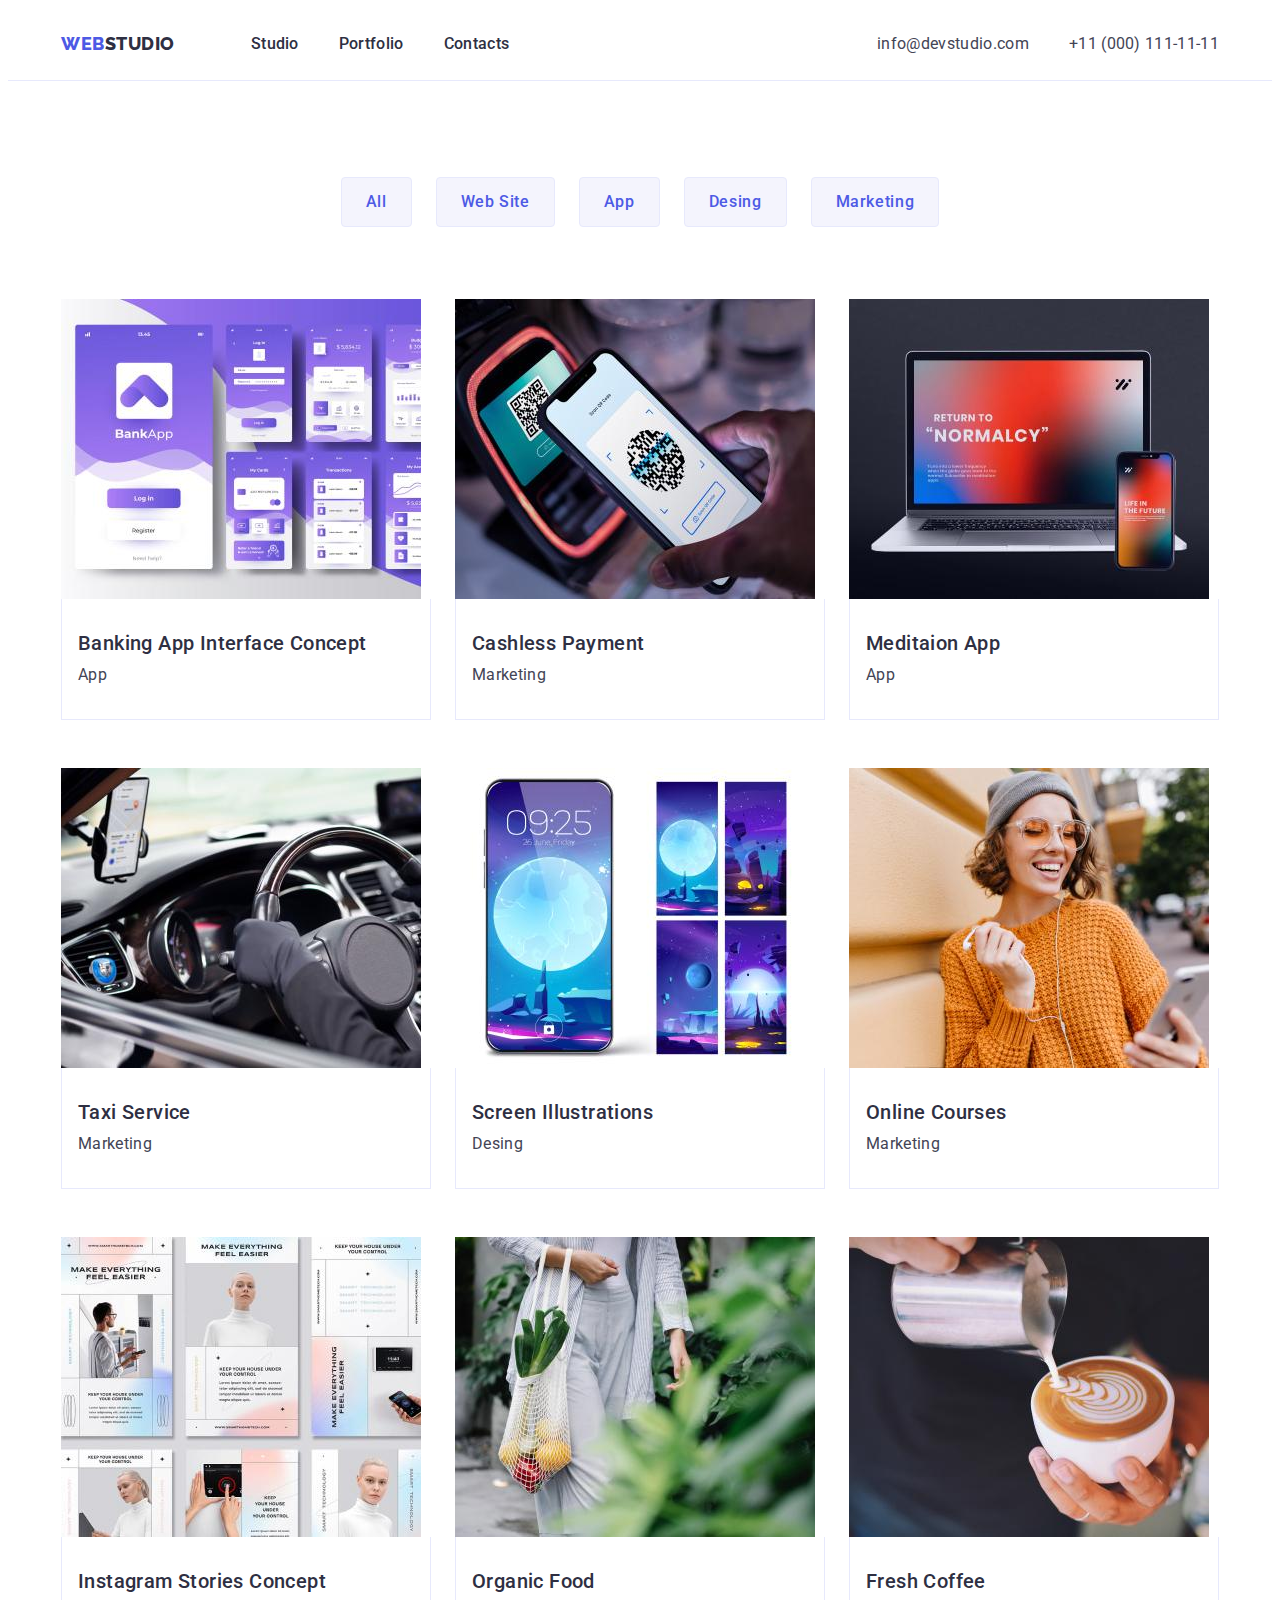
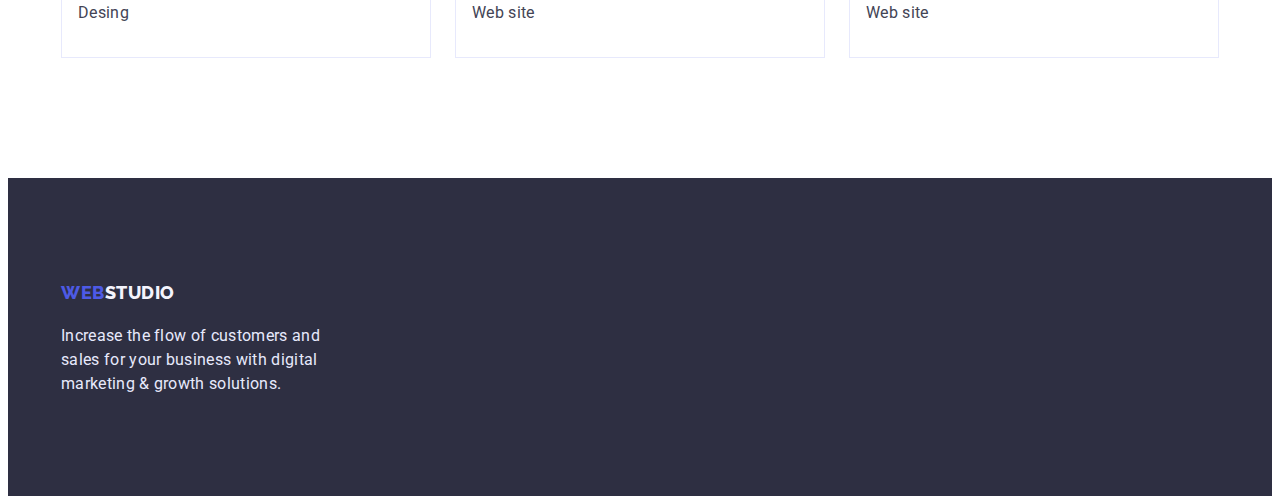
==== portfolio.html @ 5771c2c5 "Initial commit" ====
<!DOCTYPE html>
<html lang="en">
  <head>
    <meta charset="UTF-8" />
    <meta http-equiv="X-UA-Compatible" content="IE=edge" />
    <meta name="viewport" content="width=device-width, initial-scale=1.0" />
    <title>Portfolio</title>
    <link href="https://fonts.googleapis.com/css2?family=Raleway:wght@800&family=Roboto:wght@400;500;700;900&display=swap" 
    rel="stylesheet">
    <link rel="stylesheet" href="https://cdnjs.cloudflare.com/ajax/libs/modern-normalize/1.1.0/modern-normalize.min.css" 
    integrity="sha512-wpPYUAdjBVSE4KJnH1VR1HeZfpl1ub8YT/NKx4PuQ5NmX2tKuGu6U/JRp5y+Y8XG2tV+wKQpNHVUX03MfMFn9Q==" 
    crossorigin="anonymous" 
    referrerpolicy="no-referrer" 
    />
    <link rel="stylesheet" href="./css/styles.css">
  </head>
  <body>
    <header class="page-header">
      <div class="container header-container">
        <nav class="wrap-header">
          <a href="./index.html" class="logo-header link"><span class="accent">Web</span>Studio</a>
          <ul class="site-nav wrap-header dots">
            <li><a href="./index.html" class="nav-link link">Studio</a></li>
            <li><a href="./portfolio.html" class="nav-link link">Portfolio</a></li>
            <li><a href="" class="nav-link link">Contacts</a></li>
          </ul>
        </nav>
        <address class="address">
          <ul class="wrap-adress dots">
              <li><a href="mailto:info@devstudio.com" class="contact-link link">info@devstudio.com</a></li>
              <li><a href="tel:+110001111111" class="contact-link link">+11 (000) 111-11-11</a></li>
          </ul>
        </address>
      </div>
    </header>
    <main>
      <section class="portfolio">
        <h1 class="visually-hidden">Filters</h1>
        <div class="container">
          <ul class="list-filters dots">
              <li><button type="button" class="filters">All</button></li>
              <li><button type="button" class="filters">Web Site</button></li>
              <li><button type="button" class="filters">App</button></li>
              <li><button type="button" class="filters">Desing</button></li>
              <li><button type="button" class="filters">Marketing</button></li>
          </ul>
          <h2 class="visually-hidden">Projects</h2>
          <ul class="projects dots">
            <li class="project-card">
              <a>
                <img
                  src="./images/img(1).jpg"
                  alt="Banking App"
                  width="360"
                />
                <div class="project-content">
                  <h3 class="project-title">Banking App Interface Concept</h3>
                  <p class="project-type">App</p>
                </div>
                </a>
            </li>
            <li class="project-card">
              <a>
                <img
                  src="./images/img(2).jpg"
                  alt="Cashless Payment"
                  width="360"
                />
                <div class="project-content">
                  <h3 class="project-title">Cashless Payment</h3>
                  <p class="project-type">Marketing</p>
                </div>
              </a>
            </li>
            <li class="project-card">
              <a>
                <img
                  src="./images/img(3).jpg"
                  alt="Meditaion App"
                  width="360"
                />
                <div class="project-content">
                  <h3 class="project-title">Meditaion App</h3>
                  <p class="project-type">App</p>
                </div>
              </a>
            </li>
            <li class="project-card">
              <a>
                <img
                  src="./images/img(4).jpg"
                  alt="Taxi Service"
                  width="360"
                />
                <div class="project-content">
                  <h3 class="project-title">Taxi Service</h3>
                  <p class="project-type">Marketing</p>
                </div>
              </a>
            </li>
            <li class="project-card">
              <a>
                <img
                  src="./images/img(5).jpg"
                  alt="Screen Illustrations"
                  width="360"
                />
                <div class="project-content">
                  <h3 class="project-title">Screen Illustrations</h3>
                  <p class="project-type">Desing</p>
                </div>
              </a>
            </li>
            <li class="project-card">
              <a>
                <img
                  src="./images/img(6).jpg"
                  alt="Online Courses"
                  width="360"
                />
                <div class="project-content">
                  <h3 class="project-title">Online Courses</h3>
                  <p class="project-type">Marketing</p>
                </div>
              </a>
            </li>
            <li class="project-card">
              <a>
                <img
                  src="./images/img(7).jpg"
                  alt="Instagram Stories Concept"
                  width="360"
                />
                <div class="project-content">
                  <h3 class="project-title">Instagram Stories Concept</h3>
                  <p class="project-type">Desing</p>
                </div>
              </a>
            </li>
            <li class="project-card">
              <a>
                <img
                src="./images/img(8).jpg"
                alt="Organic Food"
                width="360"
              />
              <div class="project-content">
                <h3 class="project-title">Organic Food</h3>
                <p class="project-type">Web site</p>
              </div>
              </a>
            </li>
            <li class="project-card">
              <a>
                <img
                src="./images/img(9).jpg"
                alt="Fresh Coffee"
                width="360"
              />
              <div class="project-content">
                <h3 class="project-title">Fresh Coffee</h3>
                <p class="project-type">Web site</p>
              </div>
              </a>
            </li>
          </ul>
        </div>
      </section>
    </main>
    <footer class="page-footer">
      <div class="container">
        <a href="./index.html" class="logo-footer link"><span class="accent">Web</span>Studio</a>
        <p class="text-footer">
          Increase the flow of customers and sales for your business with digital marketing & growth solutions.
          </p>
      </div>
    </footer>
  </body>
</html>
---- css/styles.css ----
/* --------------WEBSTUDIO-----------*/
:root {
    --main-navy: #2E2F42;
    --text-slate: #434455;
    --main-white: #ffffff;
    --logo-iris: #4D5AE5;
    --active-ocean: #404BBF;
    --back-cloud: #F4F4FD;
    --cornflower: #E7E9FC;
    --outline-color: red;

  }
html {
    box-sizing: border-box;
}

  /* обнулили автоматичні маржин і падінг*/
p,
h1,
h2,
h3,
h4,
h5,
h6 {
    margin: 0;
}
ul {
    margin: 0;
    padding-left: 0;
  }
img {
    display: block;
    max-width: 100%;
    height: auto;
}
.dots {
    list-style: none; 
}
.link {
    text-decoration: none;
}
body {
    color: var(--main-navy);
    background-color: var(--main-white);
    font-family: 'Roboto', sans-serif;
    font-weight: 400;
}
.container {
    max-width: 1158px;
    padding: 0 15px;
    margin: 0 auto;
    /*outline: 2px solid var(--outline-color);*/
}
.page-header {
    border-bottom: 1px solid var(--cornflower);
    padding-top: 24px;
    padding-bottom: 24px;
    
}
.header-container {
    display: flex;
    justify-content: space-between;
    align-items: center;
}
.wrap-header {
    display: flex;
    justify-content: space-between;
    align-items: center;
}
.logo-header {
    color: var(--main-navy);
    font-family: 'Raleway', sans-serif;
    font-weight: 800;
    font-size: 18px;
    line-height: 1.33;
    letter-spacing: 0.03em;
    text-transform: uppercase;
    margin-right: 76px;
    
}
.accent {
    color: var(--logo-iris);
}
.site-nav {
    color: var(--main-navy);
    background-color: var(--main-white);
    gap: 40px;
    
}
.nav-link {
    font-weight: 500;
    font-size: 16px;
    line-height: 1.5;
    letter-spacing: 0.02em;
    color: var(--main-navy);
   
    
}
.nav-link:hover {
    color: var(--active-ocean);
}
.nav-link:focus {
    text-decoration: underline;
    color: var(--active-ocean);
}
.address {
    color: var(--text-slate);
    background-color: var(--main-white);
    font-style: normal;
    
}
.wrap-adress {
    display: flex;
   
    align-items: center;
    gap: 40px;
}
.contact-link {
    color: var(--text-slate);
    font-weight: 400;
    font-size: 16px;
    line-height: 1.5;
    letter-spacing: 0.02em;
    margin-right: auto;
}
.contact-link:hover {
    color: var(--active-ocean);
}
.contact-link:focus {
    color: var(--active-ocean);
}
.block {
    background-color: var(--main-navy);
    color: var(--main-white);
    text-align: center;
    padding-top: 188px;
    padding-bottom: 188px;
    
}

.block-title {
    max-width: 496px;
    height: 120px;
    font-weight: 700;
    font-size: 56px;
    line-height: 1.07;
    letter-spacing: 0.02em;
    margin: auto;
    text-align: center; 
    
}
.button {
    width: 169px;
    height: 56px;
    color: var(--main-white);
    background-color: var(--logo-iris);
    font-family: inherit;
    font-weight: 500;
    font-size: 16px;
    line-height: 1.5;
    border-radius: 4px;
    cursor: pointer;
    margin-top: 48px;
    padding: 16px 32px;
    border: none;
    
}
.button:hover {
    color: var(--main-white);
    background-color: var(--active-ocean);
}
.button:focus {
    color: var(--main-white);
    background-color: var(--active-ocean);
}


/*---Add visually-hidden--*/
.visually-hidden {
    position: absolute;
    width: 1px;
    height: 1px;
    margin: -1px;
    border: 0;
    padding: 0;
    
    white-space: nowrap;
    clip-path: inset(100%);
    clip: rect(0 0 0 0);
    overflow: hidden;
}
.block-specifics {
    padding-top: 120px;
    padding-bottom: 120px;

}
.wrap-specifics {
    display: flex;  
    gap: 24px;

}
.specifics-card {
    width: calc((100% - 72px)/4);
    padding: 0px;
  
}
.title-specifics {
    font-weight: 500;
    font-size: 20px;
    line-height: 1.2;
    letter-spacing: 0.02em;
    margin-bottom: 8px;
    
}
.text-specifics {
    font-size: 16px;
    line-height: 1.5;
    letter-spacing: 0.02em;
    color: var(--text-slate);
    
}
.photos {
    padding-top: 0;
}
.wrap-photos {
    display: flex;
    gap: 24px;
}
.item-photos {
    width: calc((100% - 48px)/3);

}
.title-section {
    font-weight: 700;
    font-size: 36px;
    line-height: 1.11;
    text-align: center;
    letter-spacing: 0.02em;
    text-transform: capitalize;
    margin-bottom: 72px;
}
.team {
    background-color: var(--back-cloud);
    padding-top: 120px;
    padding-bottom: 120px;

}
.wrap-team {
    display: flex;
    gap: 24px;
}
.team-card {
    color: var(--main-navy);
    background-color: var(--main-white);
    width: calc((100% - 72px)/4);
    box-shadow: 0px 1px 6px rgba(46, 47, 66, 0.08), 0px 1px 1px rgba(46, 47, 66, 0.16), 0px 2px 1px rgba(46, 47, 66, 0.08);
    border-radius: 0px 0px 4px 4px;
}
.card-content {
    padding: 32px 16px;
   
}
.title-team {
    font-weight: 500;
    font-size: 20px;
    line-height: 1.2;
    letter-spacing: 0.02em;
    margin-bottom: 8px;
    text-align: center;
}

.text-team {
    font-size: 16px;
    line-height: 1.5;
    letter-spacing: 0.02em;
    color: var(--text-slate);
    text-align: center;
}
.page-footer {
    background-color: var(--main-navy);
    color: var(--cornflower);
    padding-top: 100px;
    padding-bottom: 100px;
}

.logo-footer {
    color: var(--back-cloud);
    font-family: 'Raleway', sans-serif;
    font-weight: 800;
    font-size: 18px;
    line-height: 1.67;
    letter-spacing: 0.03em;
    text-transform: uppercase;
    margin-bottom: 16px;
}
.text-footer {
    font-size: 16px;
    line-height: 1.5;
    letter-spacing: 0.02em;
    margin-top: 16px;
    width: 264px;
}


/*--------------------PoRTFOLIO-----------------*/
.portfolio {
    padding-top: 96px;
    padding-bottom: 120px;
}
.list-filters {
    margin-bottom: 72px;
    display: flex;
    justify-content: center;
    gap: 24px;
}  
.filters {
    font-family: inherit;
    font-weight: 500;
    font-size: 16px;
    line-height: 1.5;
    text-align: center;
    letter-spacing: 0.04em;
    color: var(--logo-iris);
    background-color: var(--back-cloud);
    cursor: pointer;
    border: 1px solid var(--cornflower);
    border-radius: 4px;
    padding: 12px 24px;

}
.filters:hover {
    color: var(--main-white);
    background-color: var(--active-ocean);
    border-color: transparent;
    box-shadow: 0px 3px 1px rgba(0, 0, 0, 0.1), 0px 2px 1px rgba(0, 0, 0, 0.08), 0px 2px 2px rgba(0, 0, 0, 0.12);
}
.filters:focus {
    color: var(--main-white);
    background-color: var(--active-ocean);
    border-color: transparent;
    box-shadow: 0px 3px 1px rgba(0, 0, 0, 0.1), 0px 2px 1px rgba(0, 0, 0, 0.08), 0px 2px 2px rgba(0, 0, 0, 0.12);
}
.projects {
    color: var(--main-navy);
    display: flex;
    flex-wrap: wrap;
    column-gap: 24px;
    row-gap: 48px;
    

}
.project-card {
    width: calc((100% - 48px)/3);
    background: var(--main-white);

}
.project-content {
    padding: 32px 16px;
    border-left: 1px solid var(--cornflower);
    border-right: 1px solid var(--cornflower);
    border-bottom: 1px solid var(--cornflower);
    
}
.project-title {
    font-weight: 500;
    font-size: 20px;
    line-height: 1.2;
    letter-spacing: 0.02em;
    margin-bottom: 8px;
    
    
}
.project-type {
    font-size: 16px;
    line-height: 1.5;
    letter-spacing: 0.02em;
    color: var(--text-slate);
}
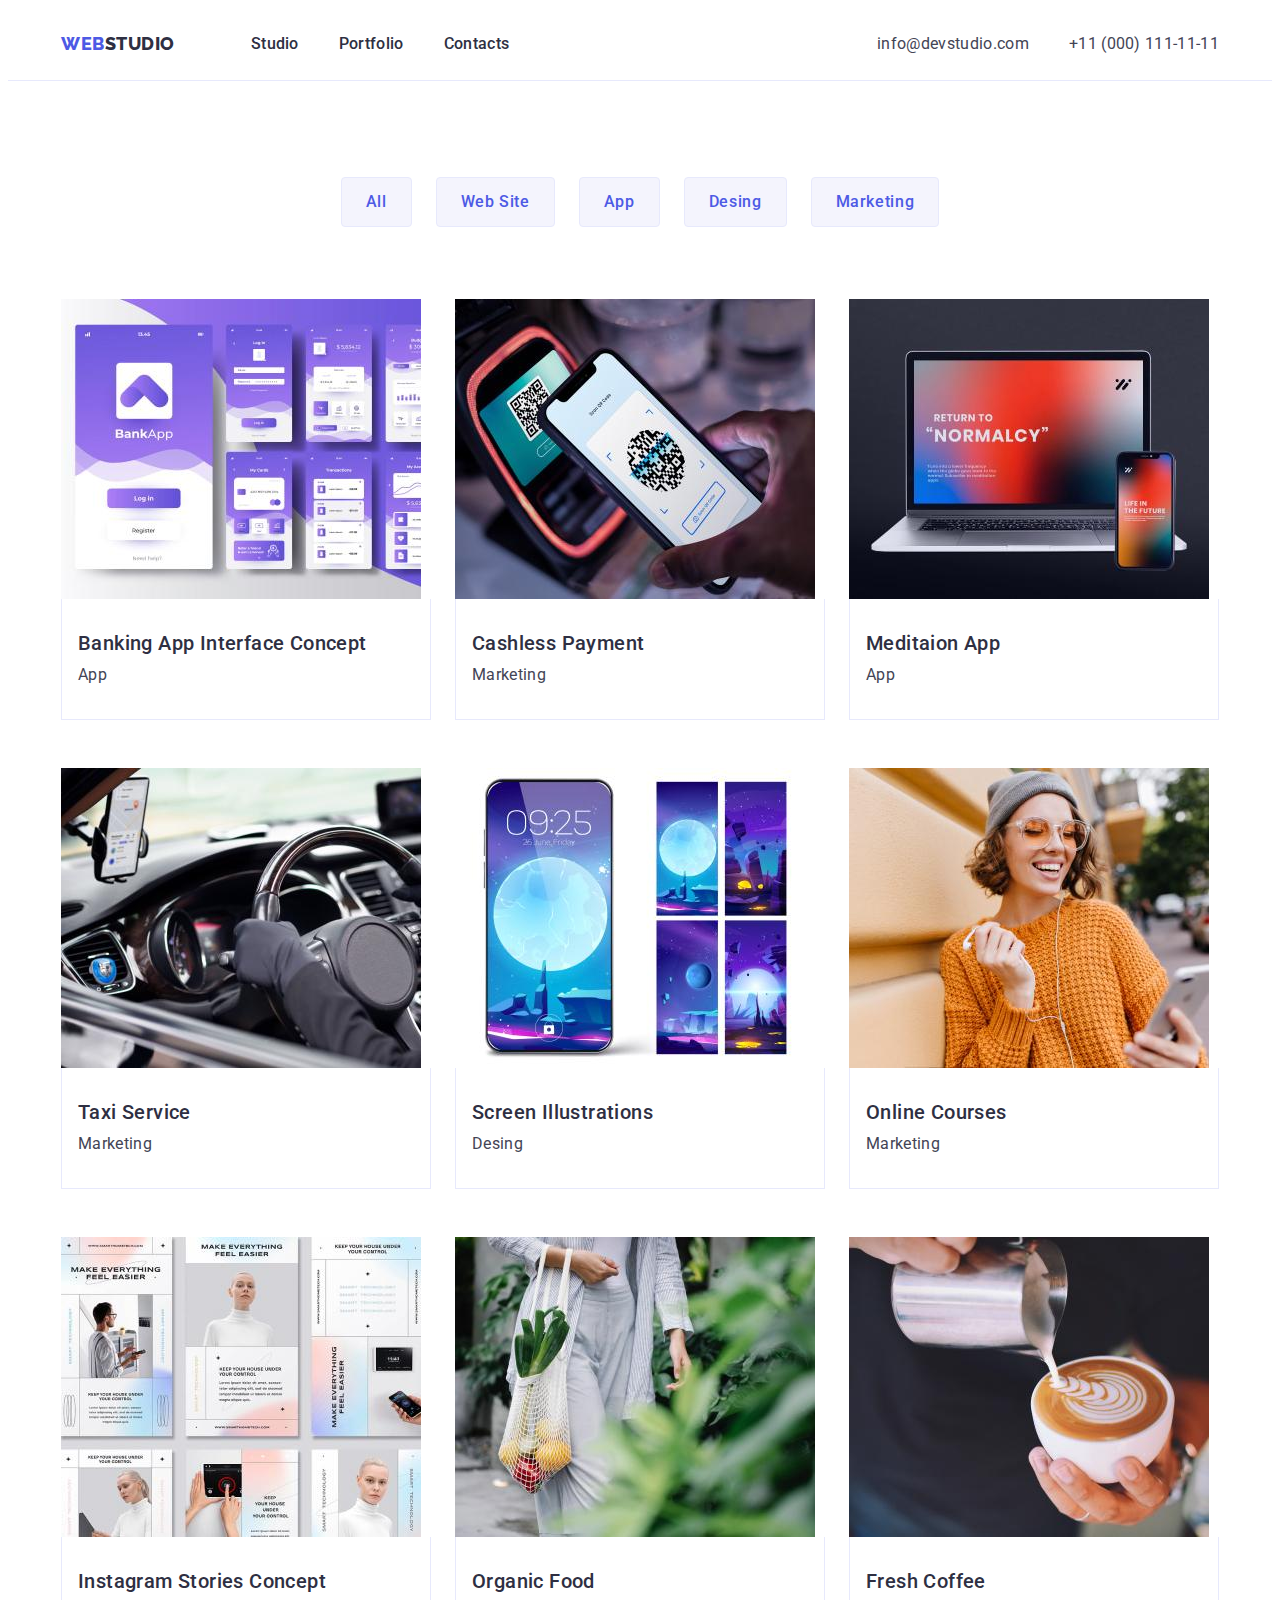
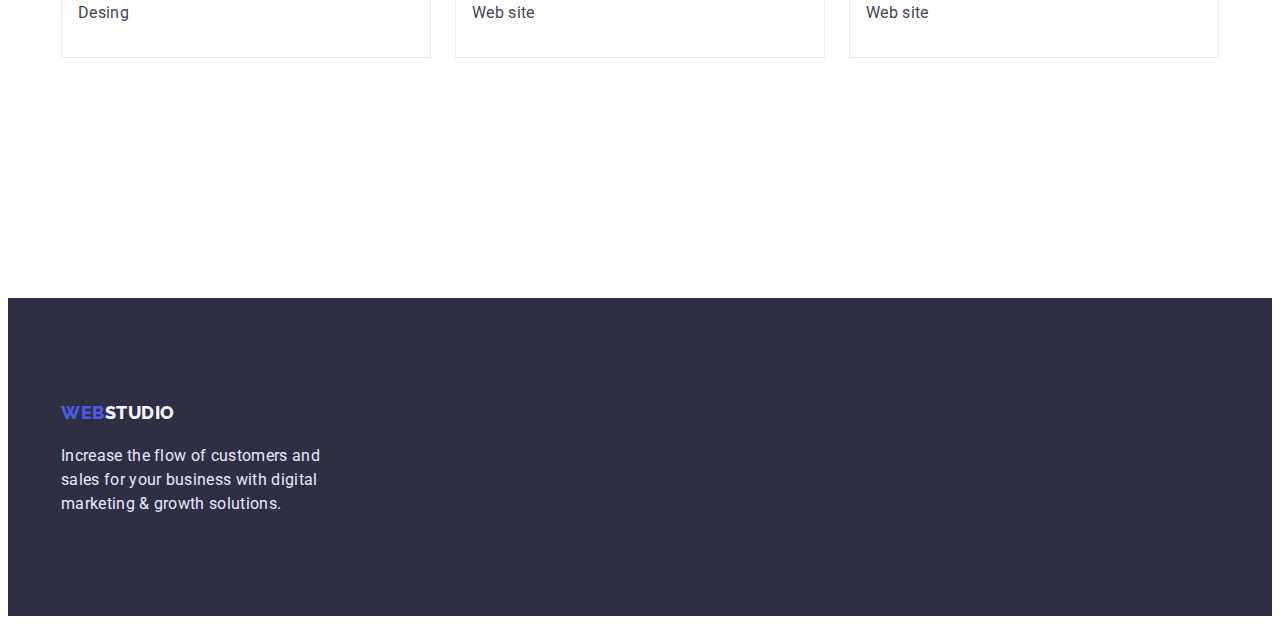
==== commit c3c864b6: "update web-studio" ====
--- a/portfolio.html
+++ b/portfolio.html
@@ -47,7 +47,7 @@
           <h2 class="visually-hidden">Projects</h2>
           <ul class="projects dots">
             <li class="project-card">
-              <a>
+              <a class="projects-card-link link">
                 <img
                   src="./images/img(1).jpg"
                   alt="Banking App"
--- a/css/styles.css
+++ b/css/styles.css
@@ -8,6 +8,9 @@
     --back-cloud: #F4F4FD;
     --cornflower: #E7E9FC;
     --outline-color: red;
+    --border-color: #8E8F99;
+    --active-icons: #31D0AA;
+    --hero-gradient: linear-gradient(rgba(46, 47, 66, 0.7), rgba(46, 47, 66, 0.7));
 
   }
 html {
@@ -39,6 +42,9 @@
 .link {
     text-decoration: none;
 }
+.list {
+    list-style: none;
+}
 body {
     color: var(--main-navy);
     background-color: var(--main-white);
@@ -131,11 +137,13 @@
 }
 .block {
     background-color: var(--main-navy);
+    background-image: var(--hero-gradient), url('../images/people-office.jpg');
     color: var(--main-white);
     text-align: center;
     padding-top: 188px;
     padding-bottom: 188px;
-    
+    background-position: 50% 50%;
+    max-width: 1440px;
 }
 
 .block-title {
@@ -189,6 +197,7 @@
     clip: rect(0 0 0 0);
     overflow: hidden;
 }
+/*----------Section 1-------------*/
 .block-specifics {
     padding-top: 120px;
     padding-bottom: 120px;
@@ -219,6 +228,20 @@
     color: var(--text-slate);
     
 }
+.specifics-link {
+    width: 100%;
+    height: 112px;
+    border-radius: 5px;
+    display: flex;
+    align-items: center;
+    justify-content: center;
+    background-color: var(--back-cloud);
+    color: var(--main-navy);
+}
+.specifics-icon {
+    fill: currentColor;
+}
+/*----------Section 2-------------*/
 .photos {
     padding-top: 0;
 }
@@ -239,6 +262,7 @@
     text-transform: capitalize;
     margin-bottom: 72px;
 }
+/*----------Section3-------------*/
 .team {
     background-color: var(--back-cloud);
     padding-top: 120px;
@@ -275,14 +299,89 @@
     letter-spacing: 0.02em;
     color: var(--text-slate);
     text-align: center;
-}
+    margin-bottom: 8px;
+    
+}
+/*-----------------------SVG Icons------------*/
+.team-soc-list {
+   
+    display: flex;
+    justify-content: center;
+    align-items: center;
+    gap: 24px;
+    
+}
+.team-soc-item {
+    height: 40px;
+    width: 40px;
+}
+.team-soc-link {
+    background: var(--logo-iris);
+    color: var(--cornflower);
+    width: 100%;
+    height: 100%;
+    border-radius: 50%;
+    display: flex;
+    justify-content: center;
+    align-items: center;
+    
+}
+.team-soc-icon {
+    fill: currentColor;
+}
+.team-soc-link:is(:hover, :focus) {
+    background: var(--active-ocean);
+    color: var(--cornflower);
+}
+/*------------Section 4 Customers---------*/
+
+.customers {
+    padding-top: 120px;
+    padding-bottom: 120px;
+}
+.customers-list {
+    display: flex;
+    justify-content: space-between;
+    gap: 24px;
+}
+.customers-item {
+    width: calc((100% - 120px)/6);
+    height: 88px;
+}
+.customers-link {
+    padding: 16px 32px;
+    display: flex;
+    color: var(--border-color);
+    width: 100%;
+    height: 100%;
+    border: 1px solid var(--border-color);
+    border-radius: 5px;
+}
+.customers-icon {
+    fill: currentColor;
+}
+
+.customers-link:is(:hover, :focus) {
+    border-color: var(--active-ocean);
+    color: var(--active-ocean);
+}
+
+
+/*----------Footer-------------*/
 .page-footer {
     background-color: var(--main-navy);
     color: var(--cornflower);
     padding-top: 100px;
     padding-bottom: 100px;
-}
-
+    margin-top: 120px;
+}
+.footer-container {
+    display: flex;
+    gap: 120px;
+}
+.footer-logo {
+    display: wrap;
+}
 .logo-footer {
     color: var(--back-cloud);
     font-family: 'Raleway', sans-serif;
@@ -300,6 +399,44 @@
     margin-top: 16px;
     width: 264px;
 }
+.footer-soc-contacts {
+    display: wrap;
+}
+.footer-soc-header {
+    color: var(--main-white);
+    margin-bottom: 16px;
+}
+.footer-soc-list {
+    display: flex;
+    justify-content: center;
+    align-items: center;
+    gap: 16px;
+    width: 208px;
+    height: 40px;
+}
+.footer-soc-item {
+    width: 40px;
+    height: 40px;
+
+}
+.footer-soc-link {
+    background: rgba(255, 255, 255, 0.1);
+    color: var(--back-cloud);
+    width: 100%;
+    height: 100%;
+    border-radius: 50%;
+    display: flex;
+    justify-content: center;
+    align-items: center;
+
+}
+.footer-soc-icon {
+    fill: currentColor;
+}
+.footer-soc-link:is(:hover, :focus) {
+    background: var(--active-icons);
+    color: var(--back-cloud);
+}
 
 
 /*--------------------PoRTFOLIO-----------------*/
@@ -346,8 +483,12 @@
     flex-wrap: wrap;
     column-gap: 24px;
     row-gap: 48px;
-    
-
+}   
+.projects-card-link {
+    display: block;
+}
+.project-content:is:(:hover, :focus) {
+    box-shadow: 0px 1px 6px rgba(46, 47, 66, 0.08), 0px 1px 1px rgba(46, 47, 66, 0.16), 0px 2px 1px rgba(46, 47, 66, 0.08);
 }
 .project-card {
     width: calc((100% - 48px)/3);
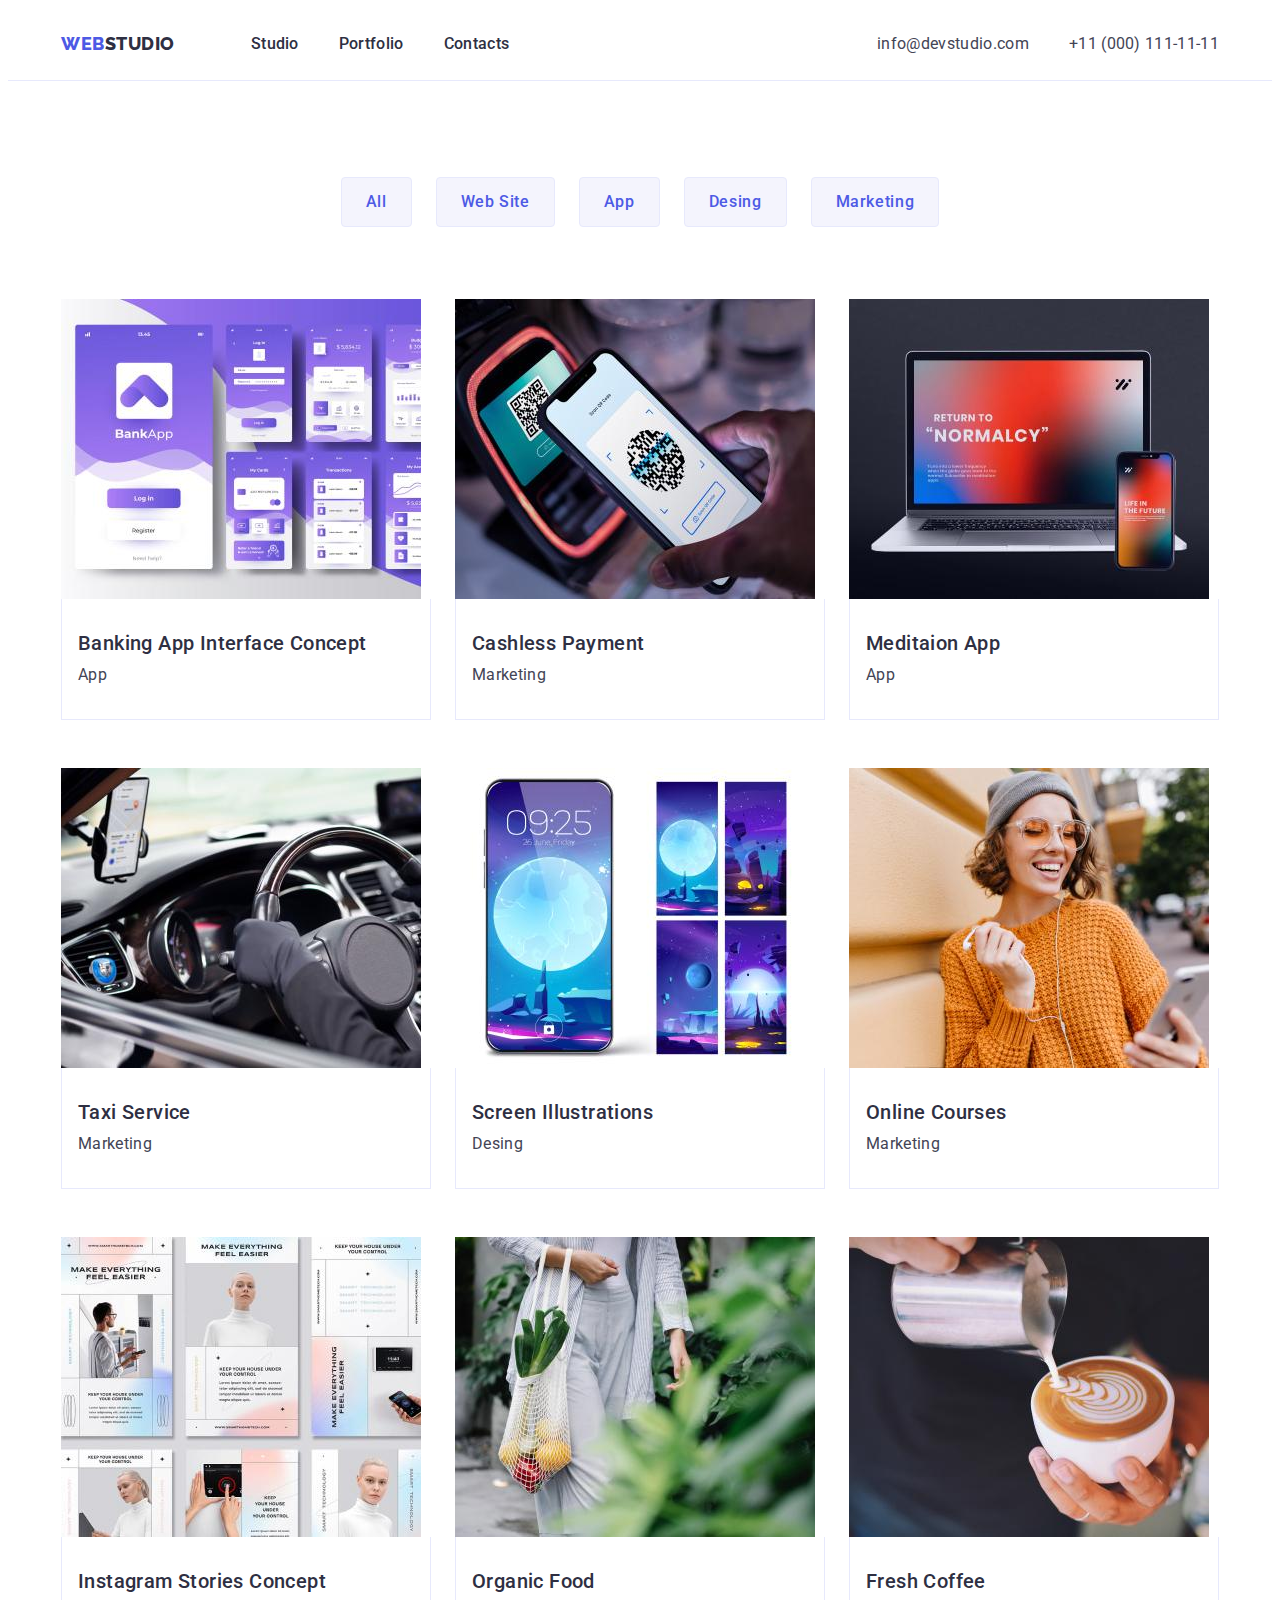
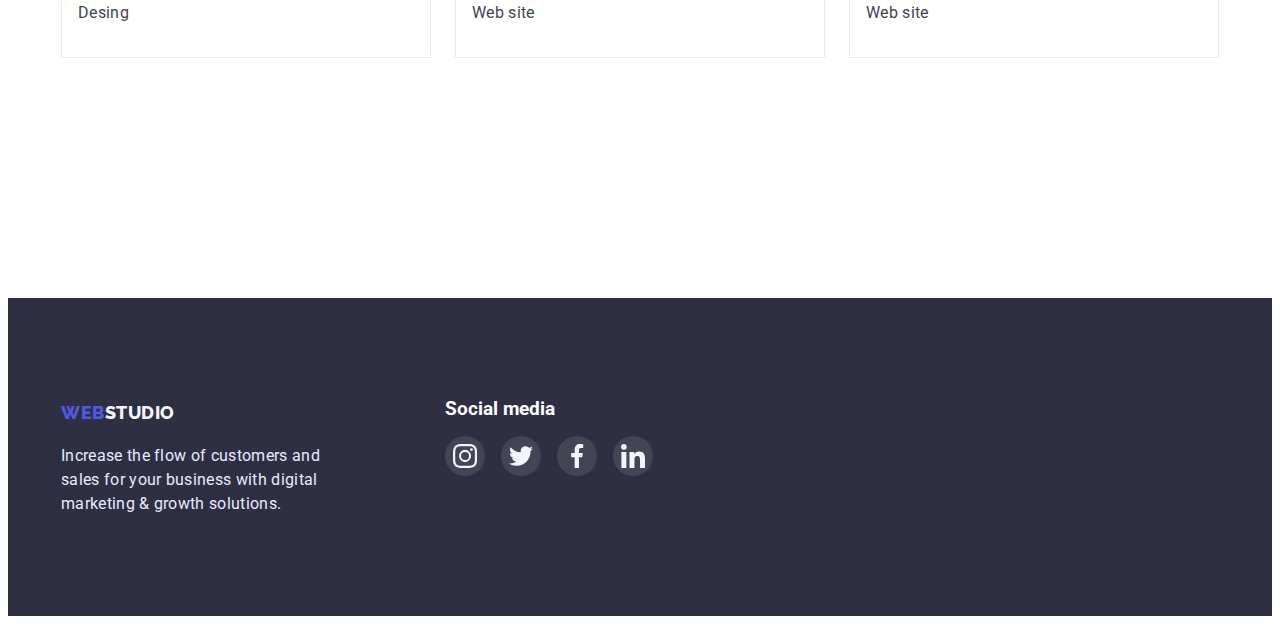
==== commit b75fc367: "add shadow in portfolio-cards" ====
--- a/portfolio.html
+++ b/portfolio.html
@@ -60,7 +60,7 @@
                 </a>
             </li>
             <li class="project-card">
-              <a>
+              <a class="projects-card-link link">
                 <img
                   src="./images/img(2).jpg"
                   alt="Cashless Payment"
@@ -73,7 +73,7 @@
               </a>
             </li>
             <li class="project-card">
-              <a>
+              <a class="projects-card-link link">
                 <img
                   src="./images/img(3).jpg"
                   alt="Meditaion App"
@@ -86,7 +86,7 @@
               </a>
             </li>
             <li class="project-card">
-              <a>
+              <a class="projects-card-link link">
                 <img
                   src="./images/img(4).jpg"
                   alt="Taxi Service"
@@ -99,7 +99,7 @@
               </a>
             </li>
             <li class="project-card">
-              <a>
+              <a class="projects-card-link link">
                 <img
                   src="./images/img(5).jpg"
                   alt="Screen Illustrations"
@@ -112,7 +112,7 @@
               </a>
             </li>
             <li class="project-card">
-              <a>
+              <a class="projects-card-link link">
                 <img
                   src="./images/img(6).jpg"
                   alt="Online Courses"
@@ -125,7 +125,7 @@
               </a>
             </li>
             <li class="project-card">
-              <a>
+              <a class="projects-card-link link">
                 <img
                   src="./images/img(7).jpg"
                   alt="Instagram Stories Concept"
@@ -138,7 +138,7 @@
               </a>
             </li>
             <li class="project-card">
-              <a>
+              <a class="projects-card-link link">
                 <img
                 src="./images/img(8).jpg"
                 alt="Organic Food"
@@ -151,7 +151,7 @@
               </a>
             </li>
             <li class="project-card">
-              <a>
+              <a class="projects-card-link link">
                 <img
                 src="./images/img(9).jpg"
                 alt="Fresh Coffee"
@@ -168,11 +168,50 @@
       </section>
     </main>
     <footer class="page-footer">
-      <div class="container">
-        <a href="./index.html" class="logo-footer link"><span class="accent">Web</span>Studio</a>
-        <p class="text-footer">
-          Increase the flow of customers and sales for your business with digital marketing & growth solutions.
+      <div class="container footer-container">
+        <div class="footer-logo">
+          <a href="./index.html" class="logo-footer link"><span class="accent">Web</span>Studio</a>
+          <p class="text-footer">
+            Increase the flow of customers and sales for your business with digital marketing & growth solutions.
           </p>
+        </div>
+          <div class="footer-soc-contacts">
+          <h3 class="footer-soc-header">Social media</h3>
+          <ul class="footer-soc-list list dots">
+            <li class="footer-soc-item">
+              <a class="footer-soc-link link" href="">
+                <svg class="footer-soc-icon" wigth="24" height="24">
+                  <use href="./images/icons.svg#icon-instagramteam">
+                  </use>
+                </svg>
+              </a>
+            </li>
+            <li class="footer-soc-item">
+              <a class="footer-soc-link link" href="">
+                <svg class="footer-soc-icon" wigth="24" height="24">
+                  <use href="./images/icons.svg#icon-twitterteam">
+                  </use>
+                </svg>
+              </a>
+            </li>
+            <li class="footer-soc-item">
+              <a class="footer-soc-link link" href="">
+                <svg class="footer-soc-icon" wigth="24" height="24">
+                  <use href="./images/icons.svg#icon-facebookteam">
+                  </use>
+                </svg>
+              </a>
+            </li>
+            <li class="footer-soc-item">
+              <a class="footer-soc-link link" href="">
+                <svg class="footer-soc-icon" wigth="24" height="24">
+                  <use href="./images/icons.svg#icon-linkedinteam">
+                  </use>
+                </svg>
+              </a>
+            </li>
+          </ul>
+          </div>
       </div>
     </footer>
   </body>
--- a/css/styles.css
+++ b/css/styles.css
@@ -487,7 +487,7 @@
 .projects-card-link {
     display: block;
 }
-.project-content:is:(:hover, :focus) {
+.projects-card-link:is(:hover, :focus) {
     box-shadow: 0px 1px 6px rgba(46, 47, 66, 0.08), 0px 1px 1px rgba(46, 47, 66, 0.16), 0px 2px 1px rgba(46, 47, 66, 0.08);
 }
 .project-card {
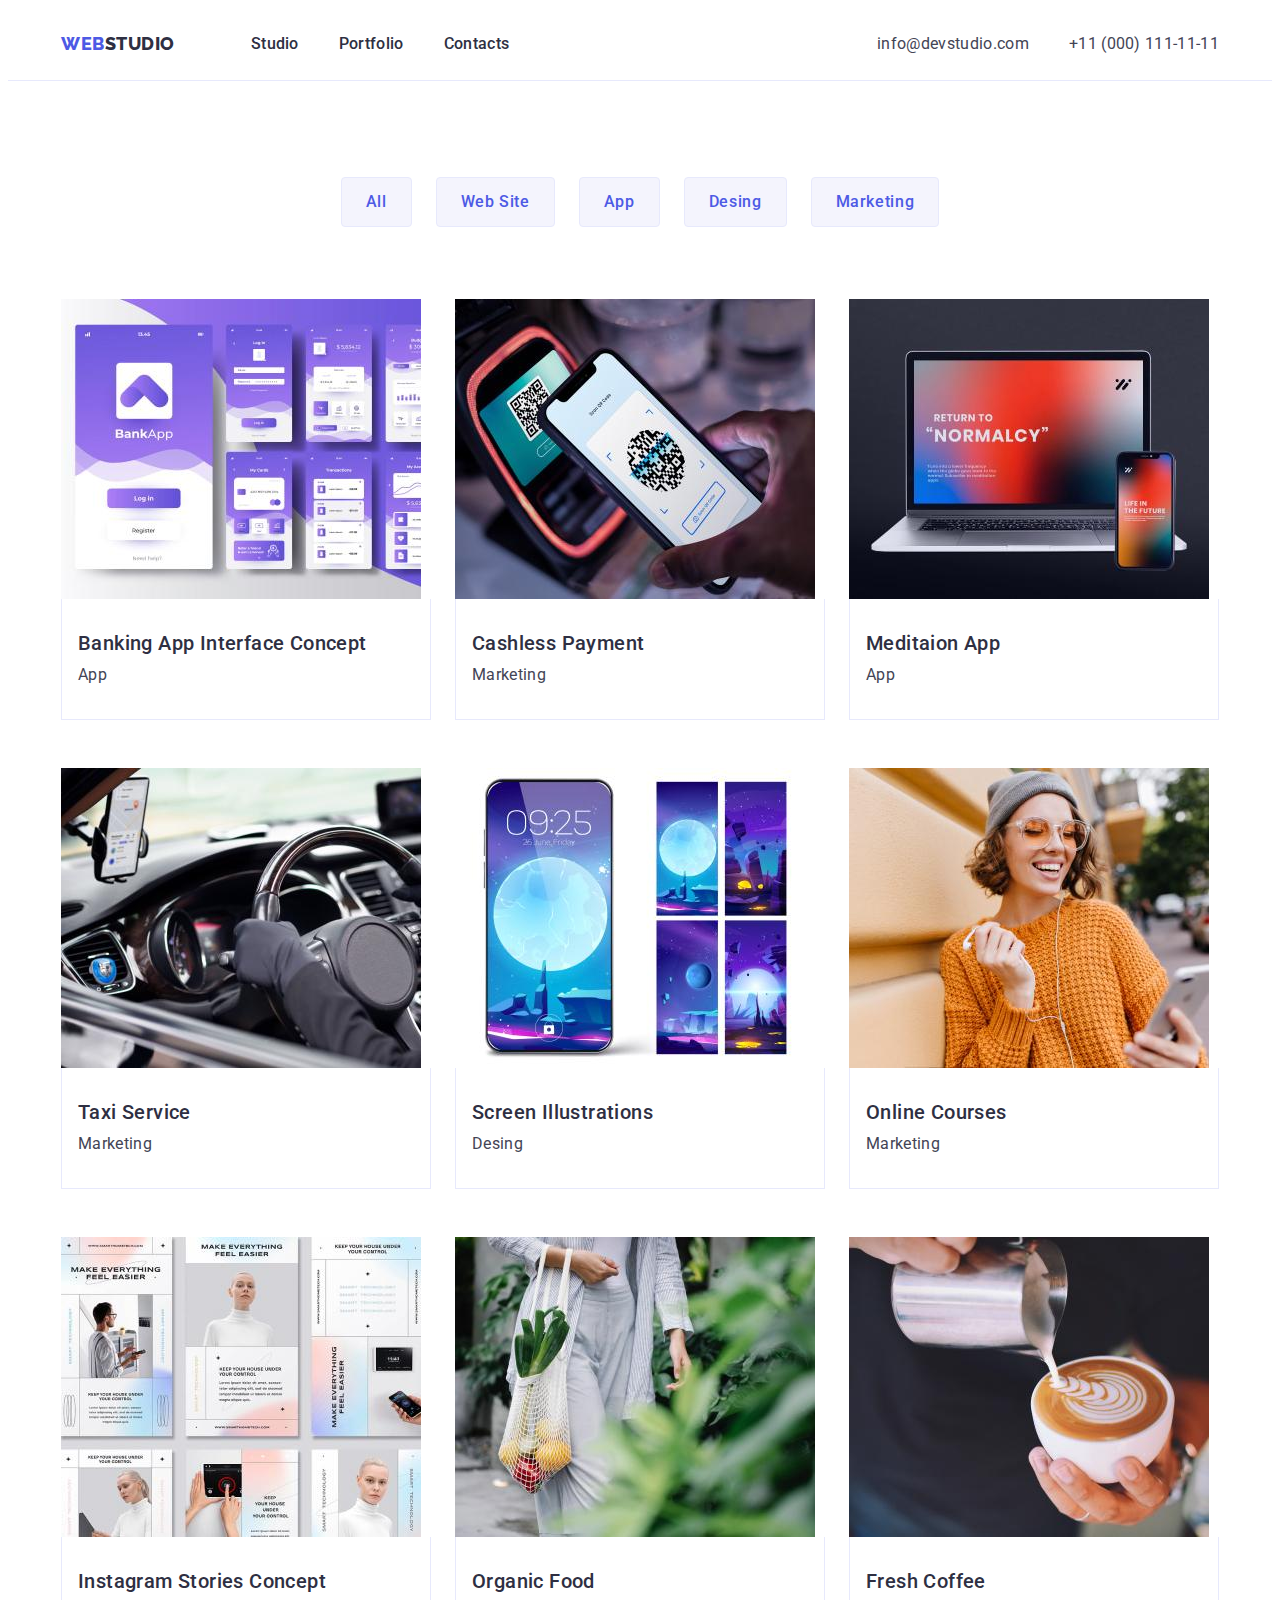
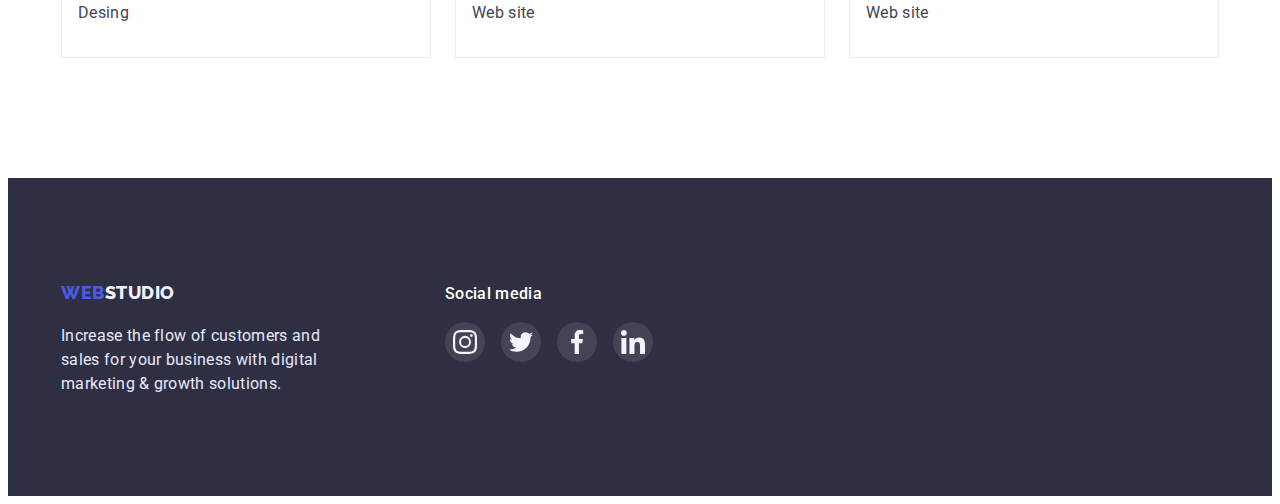
==== commit 7b755d7b: "update, remove mistackes" ====
--- a/portfolio.html
+++ b/portfolio.html
@@ -176,7 +176,7 @@
           </p>
         </div>
           <div class="footer-soc-contacts">
-          <h3 class="footer-soc-header">Social media</h3>
+          <p class="footer-soc-header">Social media</p>
           <ul class="footer-soc-list list dots">
             <li class="footer-soc-item">
               <a class="footer-soc-link link" href="">
--- a/css/styles.css
+++ b/css/styles.css
@@ -10,6 +10,7 @@
     --outline-color: red;
     --border-color: #8E8F99;
     --active-icons: #31D0AA;
+    --footer-link-bg: rgba(255, 255, 255, 0.1);
     --hero-gradient: linear-gradient(rgba(46, 47, 66, 0.7), rgba(46, 47, 66, 0.7));
 
   }
@@ -142,7 +143,9 @@
     text-align: center;
     padding-top: 188px;
     padding-bottom: 188px;
-    background-position: 50% 50%;
+    background-position: center;
+    background-repeat: no-repeat;
+    background-size: cover;
     max-width: 1440px;
 }
 
@@ -211,6 +214,7 @@
 .specifics-card {
     width: calc((100% - 72px)/4);
     padding: 0px;
+    
   
 }
 .title-specifics {
@@ -219,6 +223,7 @@
     line-height: 1.2;
     letter-spacing: 0.02em;
     margin-bottom: 8px;
+    margin-top: 8px;
     
 }
 .text-specifics {
@@ -228,7 +233,7 @@
     color: var(--text-slate);
     
 }
-.specifics-link {
+.specifics-visual {
     width: 100%;
     height: 112px;
     border-radius: 5px;
@@ -266,7 +271,7 @@
 .team {
     background-color: var(--back-cloud);
     padding-top: 120px;
-    padding-bottom: 120px;
+    padding-bottom: 110px;
 
 }
 .wrap-team {
@@ -336,7 +341,7 @@
 /*------------Section 4 Customers---------*/
 
 .customers {
-    padding-top: 120px;
+    padding-top: 130px;
     padding-bottom: 120px;
 }
 .customers-list {
@@ -373,10 +378,10 @@
     color: var(--cornflower);
     padding-top: 100px;
     padding-bottom: 100px;
-    margin-top: 120px;
 }
 .footer-container {
     display: flex;
+    align-items: baseline;
     gap: 120px;
 }
 .footer-logo {
@@ -400,19 +405,19 @@
     width: 264px;
 }
 .footer-soc-contacts {
-    display: wrap;
+    display: block;
 }
 .footer-soc-header {
     color: var(--main-white);
+    font-weight: 500;
+    font-size: 16px;
+    line-height: 1.5;
+    letter-spacing: 0.02em;
     margin-bottom: 16px;
 }
 .footer-soc-list {
     display: flex;
-    justify-content: center;
-    align-items: center;
     gap: 16px;
-    width: 208px;
-    height: 40px;
 }
 .footer-soc-item {
     width: 40px;
@@ -420,7 +425,7 @@
 
 }
 .footer-soc-link {
-    background: rgba(255, 255, 255, 0.1);
+    background: var(--footer-link-bg);
     color: var(--back-cloud);
     width: 100%;
     height: 100%;
@@ -486,6 +491,7 @@
 }   
 .projects-card-link {
     display: block;
+    cursor: pointer;
 }
 .projects-card-link:is(:hover, :focus) {
     box-shadow: 0px 1px 6px rgba(46, 47, 66, 0.08), 0px 1px 1px rgba(46, 47, 66, 0.16), 0px 2px 1px rgba(46, 47, 66, 0.08);
@@ -493,6 +499,7 @@
 .project-card {
     width: calc((100% - 48px)/3);
     background: var(--main-white);
+
 
 }
 .project-content {
